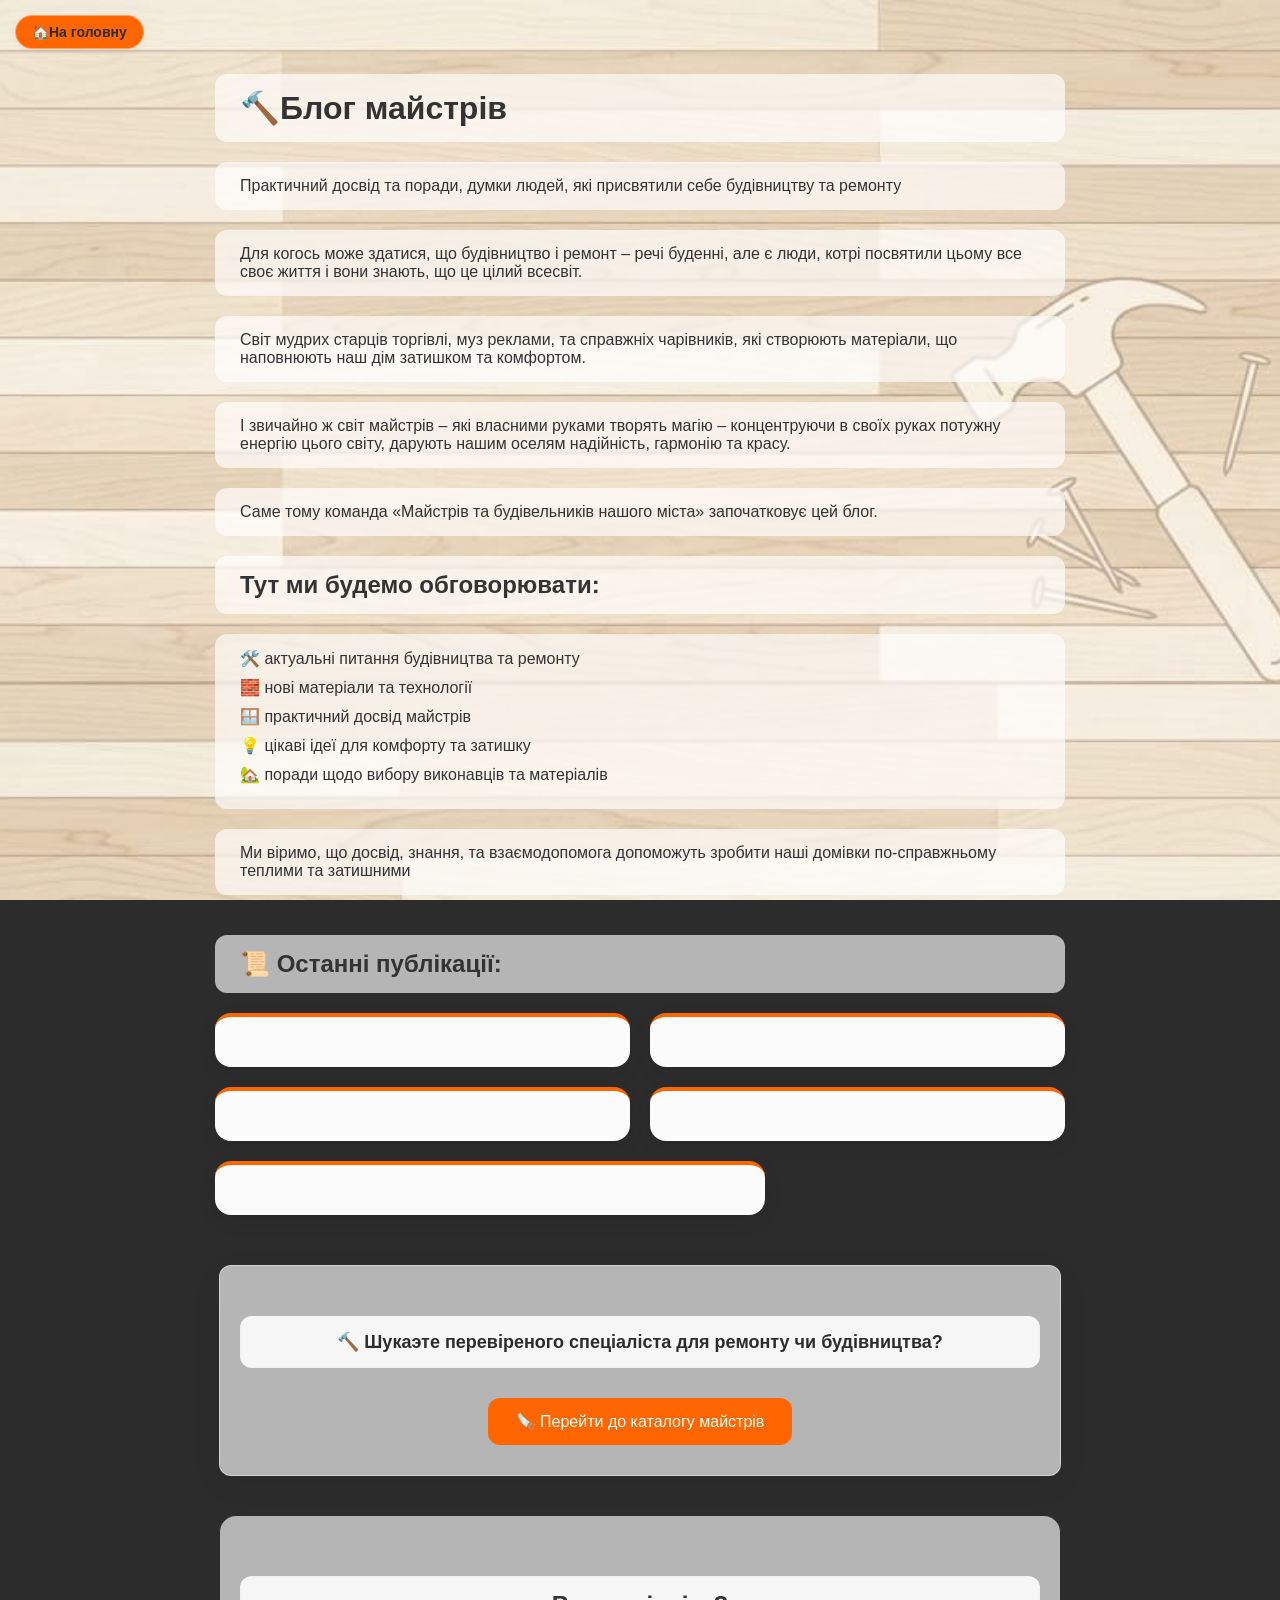
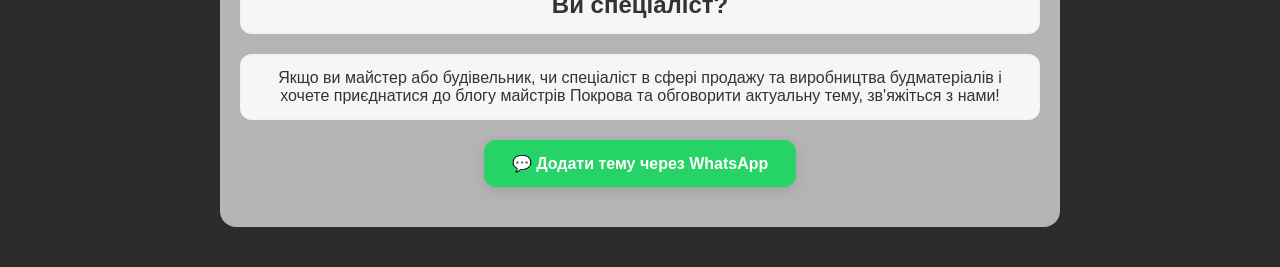
==== blog/index.html @ 2be9fae7 "Add files via upload" ====
<!DOCTYPE html>
<html lang="uk">
<head>
    <meta charset="UTF-8">
    <meta name="viewport" content="width=device-width, initial-scale=1.0">
    <title>Блог майстрів та будівельників Покрова</title>

    <link rel="stylesheet" href="blog.css">
    
</head>
    

    <body>

        <a href="../index.html" class="back-to-home-btn">🏠На головну</a>

        <h1>🔨Блог майстрів</h1>
            <p>Практичний досвід та поради, думки людей, які присвятили себе будівництву та ремонту</p>
            <p>Для когось може здатися, що будівництво і ремонт – речі буденні, але є люди, котрі посвятили цьому все своє життя і вони знають, що це цілий всесвіт.</p>
            <p>Cвіт мудрих старців торгівлі, муз реклами, та справжніх чарівників, які створюють матеріали, що наповнюють наш дім затишком та комфортом.</p>
            <p>І звичайно ж світ майстрів – які власними руками творять магію – концентруючи в своїх руках потужну енергію цього світу, дарують нашим оселям надійність, гармонію та красу.</p>
            <p> Саме тому команда «Майстрів та будівельників нашого міста» започатковує цей блог.</p>
        

        
        <h2>Тут ми будемо обговорювати:</h2>
        <ul>
            <li>🛠️ актуальні питання будівництва та ремонту</li>
            <li>🧱 нові матеріали та технології</li>
            <li>🪟 практичний досвід майстрів</li>
            <li>💡 цікаві ідеї для комфорту та затишку</li>
            <li>🏡 поради щодо вибору виконавців та матеріалів</li>
        </ul>
        <p>Ми віримо, що досвід, знання, та взаємодопомога допоможуть зробити наші домівки по-справжньому теплими та затишними</p>

            <!--БЛОК ЗІ СПИСКОМ СТАТЕЙ-->
        <section class="blog-articles-section">
            <h2>📜 Останні публікації:</h2>

            <div class="articles-grid">

                <!--картка першої статі-->
                <article class="article-card">
                    
                </article>



                <!--картка другої статі-->
                <article class="article-card">
                 
                </article>

                <!--картка другої статі-->
                <article class="article-card">
                    
                </article>


                <article class="article-card">
                    
                </article>


                <article class="article-card">
                    
                </article>


                <!--місце для інших статей-->

            </div>



        </section>

        <section class="blog-footer-cta">
            <p>🔨 Шукаэте перевіреного спеціаліста для ремонту чи будівництва?</p>
            <a href="../index.html" class="main-catalog-btn">🪚 Перейти до каталогу майстрів</a>
        </section>




        <section class="join-section">
            <h2>Ви спеціаліст?</h2>

            <p>
                Якщо ви майстер або будівельник, чи спеціаліст в сфері продажу та виробництва будматеріалів і хочете приєднатися до блогу майстрів Покрова та обговорити актуальну тему, зв'яжіться з нами!
            </p>

            <a href="https://wa.me/380957996024?text=Добрий%20день!%20Хочу%20приєднатися%20до%20блогу%20майстрів."
                class="join-section-btn whatsapp-btn">
                💬 Додати тему через WhatsApp
            </a>
        </section>

    </body>
    </html>
---- blog/blog.css ----
body {
        background-image: url("background-image1.jpeg");
        background-size: cover;/*розтягуємо картинку на весь екран*/
        background-position: center;/*центруємо картинку по вертикалі і горизонталі*/
        background-attachment: fixed;/*фіксуємо артинку на місці, щоб не рухався зі скроломк*/
        background-color: #2c2c2c;/*фон бекграунду поки завантажується картинка*/
        margin: 0;/*занулюємо стандартні відступик*/
        padding: 0;/*занулюємо стандартні відступик*/

        font-family: Arial, sans-serif;
        color: #333;
    }

    .back-link {
        display: inline-block;
        margin: 20px;
        color: #ff6600;
        text-decoration: none;
        font-weight: bold;
    }

    .back-link:hover {
        text-decoration: underline;
    }

    h1, h2, p, ul {
      
        max-width: 800px;
        margin: 20px auto;
        padding: 15px 25px;
        border-radius: 12px;

        background-color: rgba(255,255,255,0.65);
        backdrop-filter: blur(1px);
    } 

    ul {
        list-style-type: none;
        text-align: left;
    }

    ul li {
        margin-bottom: 10px;
        font-size: 16px;
    }

    .blog-articles-section {
        background: none;
        box-shadow: none;
        max-width: 850px;
        margin: 40px auto;
        padding: 0 20px;
    }

    .articles-grid {
        display: flex;
        flex-wrap: wrap;
        align-items: stretch;/*вирівнює картки по висоті*/
        gap: 20px;/*відстань між картками*/
    }

    .article-card {
        background-color: rgba(255,255,255,0.98);
        padding: 25px;
        border-radius: 16px;
        text-align: left;
        box-shadow: 0 6px 18px rgba(0, 0, 0, 0.08);
        max-width: 500px;
        border-top: 4px solid #ff6600;

        display: flex;
        flex-direction: column;
        
        flex: 1 1 280px;
    }

    .article-badge {
        background-color: #fcece2;
        color: #ff6600;
        padding: 5px 10px;
        display: inline-block;
        border-radius: 6px;
        font-size: 12px;
        font-weight: bold;
        margin-bottom: 15px;
    }

    .article-card h3 {
        margin: 0 0 12px 0;
        font-size: 20px;
        color: #222;
        line-height: 1.4;

        
    }

    .article-card p {
        background: none;
        padding: 0;
        box-shadow: none;
        font-size: 15px;
        color: #555;
        line-height: 1.6;
        margin-bottom: 20px;/*щоб текст не липнув до стінок кнопки*/
        flex-grow: 1;

    }

    .read-article-btn {
        display: inline-block;
        color: #ff6600;
        text-decoration: none;
        font-weight: bold;
        transition: transform 0.2s;
    }

    .read-article-btn:hover {
        transform: translateX(5px);
    }






  

    .join-section {
        background-color: rgba(255,255,255,0.65);
        backdrop-filter: blur(1px);
        max-width: 800px;
        margin: 40px auto;
        text-align: center;
        padding: 40px 20px;
        border-radius: 16px;
    }


    /*кнопка додати тему*/
    .join-section-btn {
        
        display: inline-block;
        padding: 14px 28px;
        background-color: #25d366;
        color: white;
        font-weight: bold;
        font-size: 16px;
        text-decoration: none;/*--- прибираєма стандартне підкреслення посилання ---*/
        border-radius: 12px;
        box-shadow: 0 4px 15px rgba(102, 116, 107, 0.3);/*--- тінь кнопки ---*/
        transition: all 0.2s ease;
    }

    .join-section-btn:hover {
        background-color: #20ba5a;
        transform: translateY(-2px);
        box-shadow: 0 6px 20px rgba(48, 53, 49, 0.4);/*--- тінь стає глибшою ---*/
    }

        /*--- ефект при кліку ---*/
    .join-section-btn:active {
        transform: translateY(-2px);        
    }


    /*блок кнопки повернення до головної сторінки*/
    .blog-footer-cta {
        text-align: center;
        margin: 50px auto 30px auto;
        padding: 30px 20px;
        background-color: rgba(255,255,255,0.65);
        backdrop-filter: blur(1px);
        border-radius: 12px;
        max-width: 800px; 
        box-shadow: 0 8px 32px rgba(0, 0, 0, 0.05);
        border: 1px solid rgba(255,255,255,0.4);
    }

    .blog-footer-cta p {
        font-size: 18px;
        font-weight: bold;
        color: #2c2c2c;
        margin-bottom: 20px;
    }

    /*кнопка повернення на головну сторінку*/
    .main-catalog-btn {
        display: inline-block;
        margin-top: 10px;
        padding: 14px 28px;
        border-radius: 12px;
        background: #ff6600;
        color: white;
        text-decoration: none;
        transition: 0.3s;
    }
    .main-catalog-btn:hover {
        background: #e65c00;
        transform: translateY(-2px);
    }

    /*верхня кнопка - НА ГОЛОВНУ*/
    .back-to-home-btn {
        display: inline-block;
        margin: 15px 0 5px 15px;
        padding: 8px 16px;
        background-color: #ff6600;
        backdrop-filter: blur(4px);
        border: 1px solid rgba(255, 255, 255, 0.4);
        border-radius: 20px;
        color: #2c2c2c;
        text-decoration: none;
        font-size: 14px;
        font-weight: bold;
        box-shadow: 0 2px 8px rgba(0, 0, 0, 0.05);
        transition: all 0.2s ease;

    }

    .back-to-home-btn:hover {
        background-color: #e65c00;
        color: #fff;
        box-shadow: 0 4px 12px rgba(255, 102, 0, 0.2);
        transform: translateY(-2px);
    }
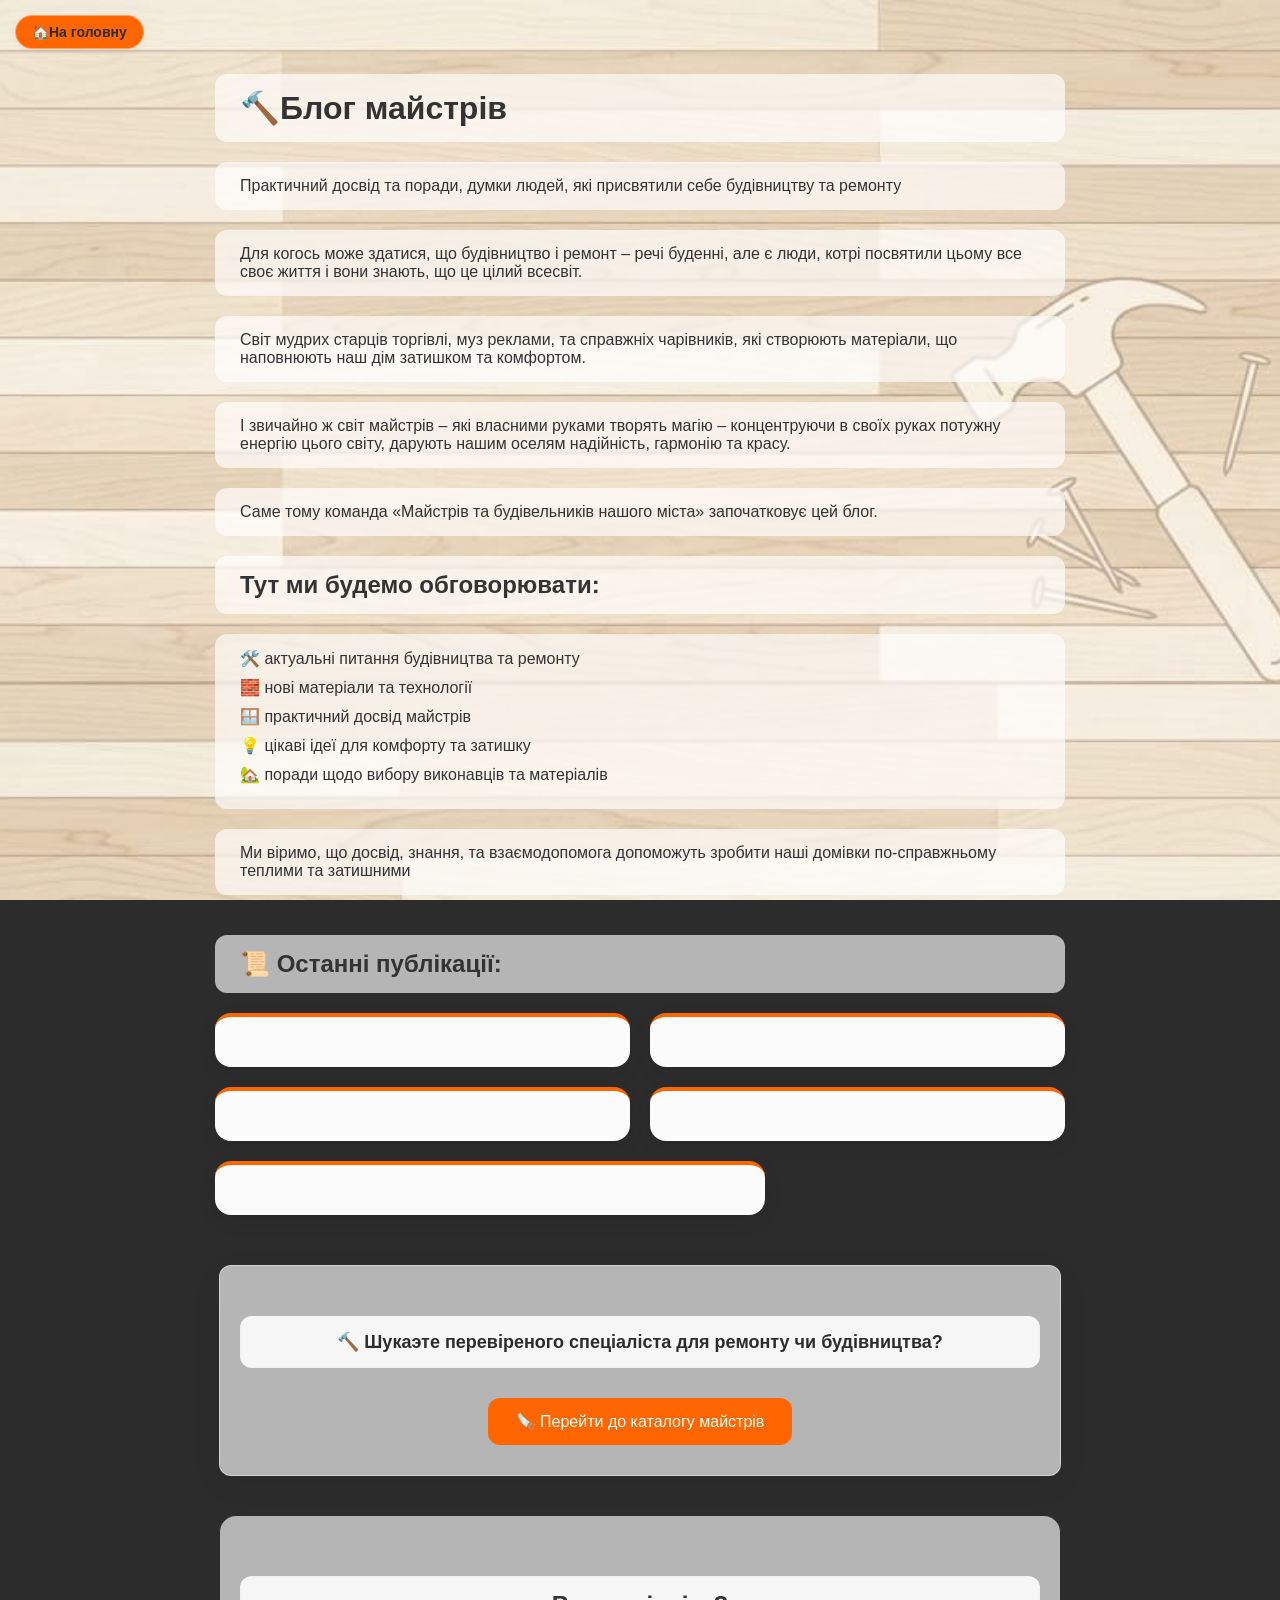
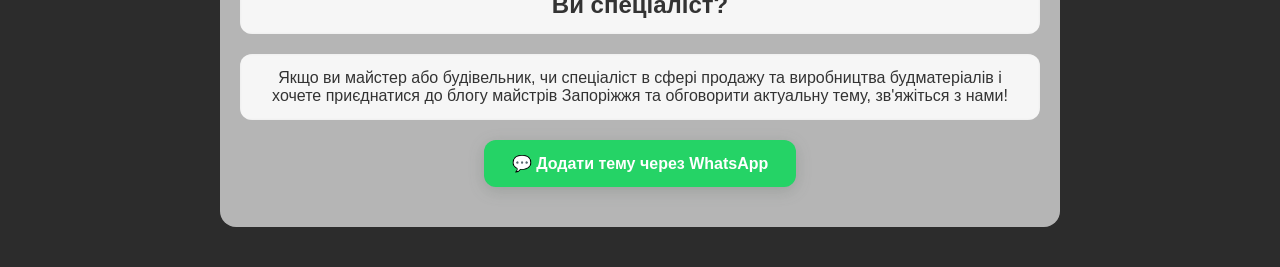
==== commit 99f4b19b: "Fix HTML encoding issues in index.html" ====
--- a/blog/index.html
+++ b/blog/index.html
@@ -87,7 +87,7 @@
             <h2>Ви спеціаліст?</h2>
 
             <p>
-                Якщо ви майстер або будівельник, чи спеціаліст в сфері продажу та виробництва будматеріалів і хочете приєднатися до блогу майстрів Покрова та обговорити актуальну тему, зв'яжіться з нами!
+                Якщо ви майстер або будівельник, чи спеціаліст в сфері продажу та виробництва будматеріалів і хочете приєднатися до блогу майстрів Запоріжжя та обговорити актуальну тему, зв'яжіться з нами!
             </p>
 
             <a href="https://wa.me/380957996024?text=Добрий%20день!%20Хочу%20приєднатися%20до%20блогу%20майстрів."
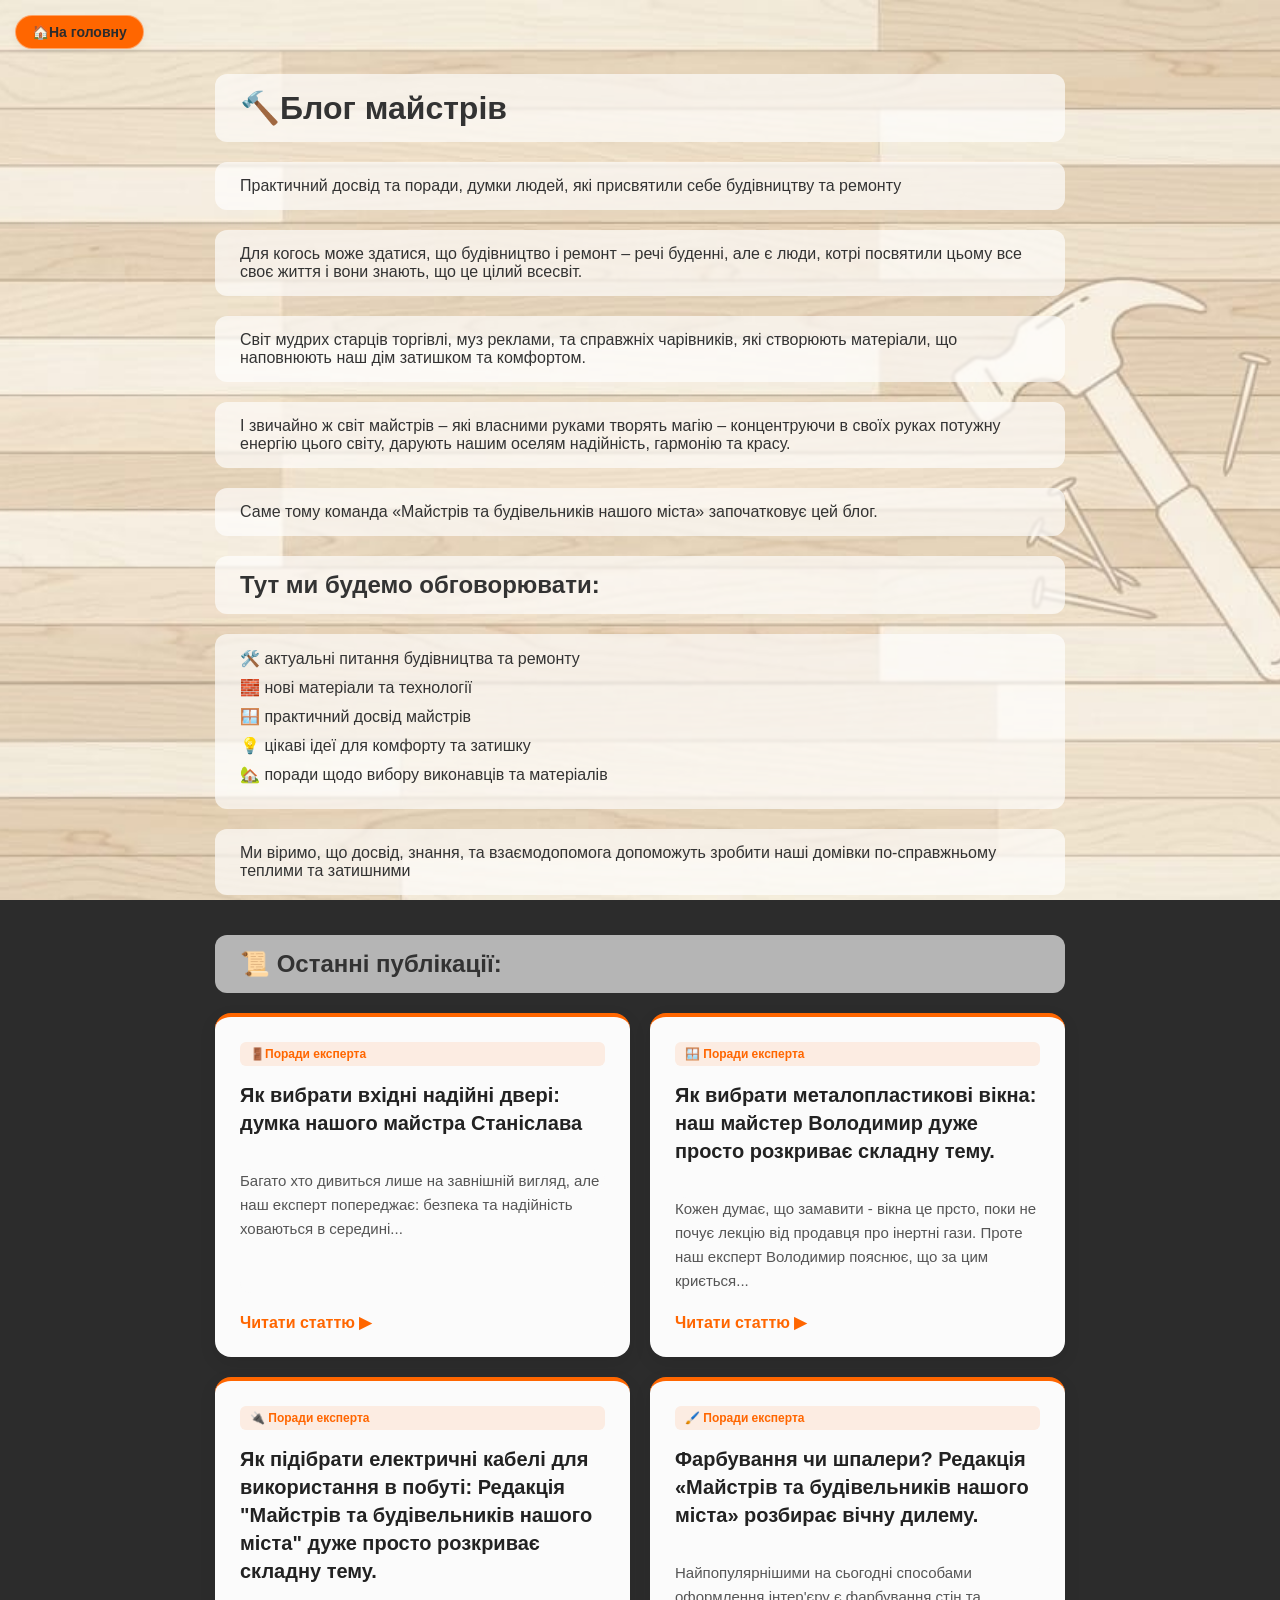
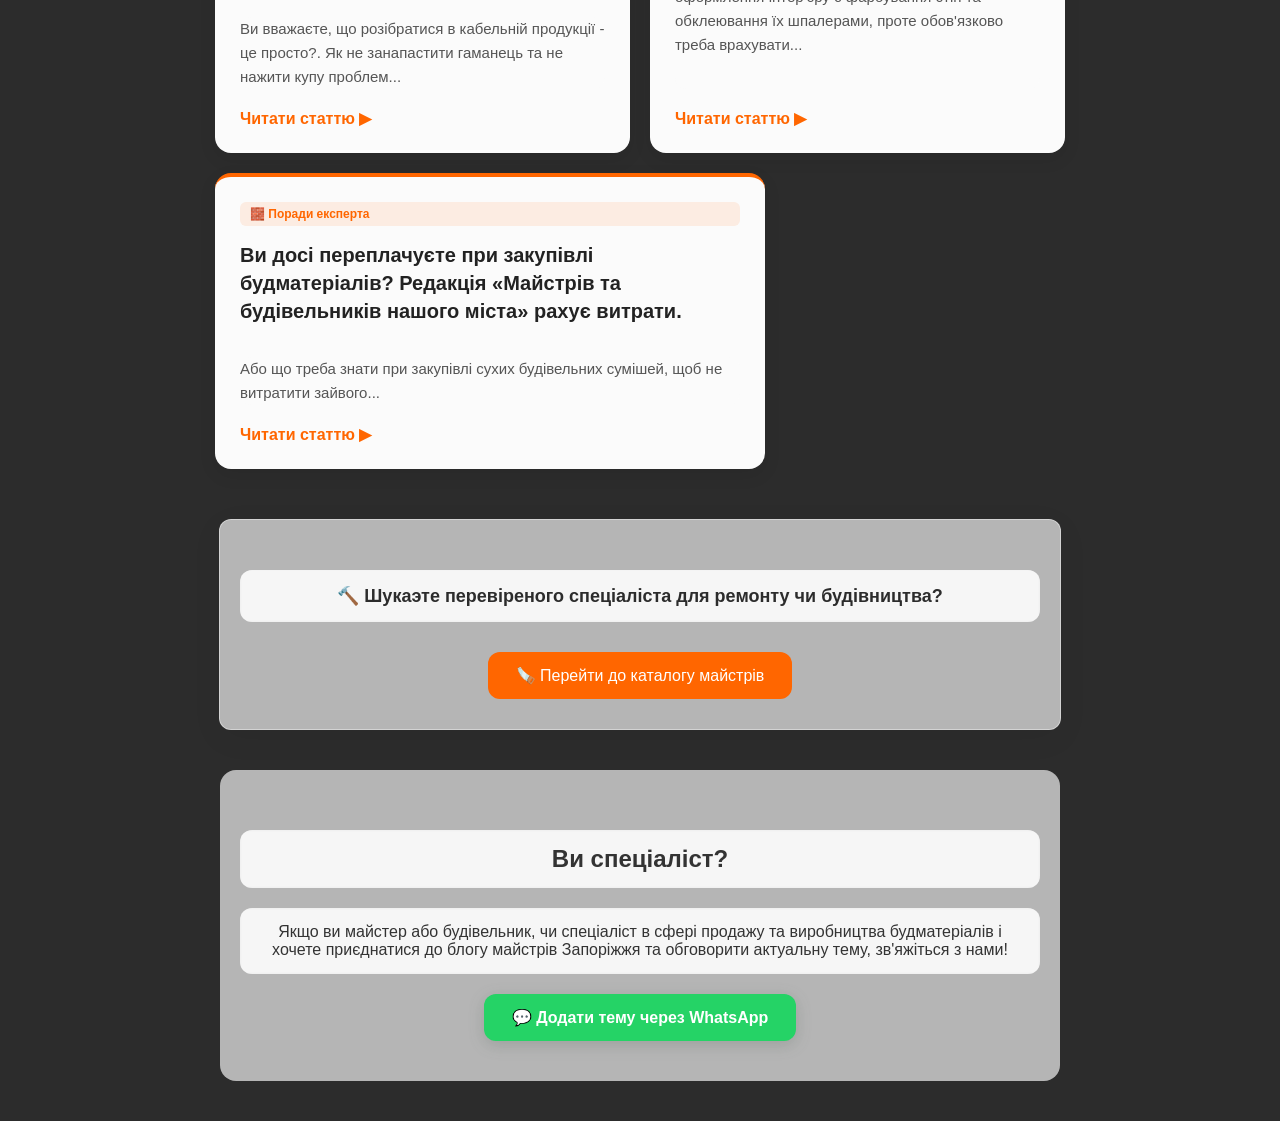
==== commit a70f5e34: "Update index.html" ====
--- a/blog/index.html
+++ b/blog/index.html
@@ -41,29 +41,49 @@
 
                 <!--картка першої статі-->
                 <article class="article-card">
-                    
+                    <div class="article-badge">🚪Поради експерта</div>
+                        <h3>Як вибрати вхідні надійні двері: думка нашого майстра Станіслава</h3>
+                        <p>Багато хто дивиться лише на завнішній вигляд, але наш експерт попереджає: безпека та надійність ховаються в середині...</p>
+                        
+                        <a href="https://pavlenkoyurij-sudo.github.io/Our-specialists/blog/yak-vybraty-dveri.html" class="read-article-btn">Читати статтю ▶</a>
                 </article>
 
 
 
                 <!--картка другої статі-->
                 <article class="article-card">
-                 
+                    <div class="article-badge">🪟 Поради експерта</div>
+                        <h3>Як вибрати металопластикові вікна: наш майстер Володимир дуже просто розкриває складну тему.</h3>
+                        <p>Кожен думає, що замавити - вікна це прсто, поки не почує лекцію від продавця про інертні гази. Проте наш експерт Володимир пояснює, що за цим криється...</p>
+                        
+                        <a href="https://pavlenkoyurij-sudo.github.io/Our-specialists/blog/yak-vybraty-vikna.html" class="read-article-btn">Читати статтю ▶</a>
                 </article>
 
                 <!--картка другої статі-->
                 <article class="article-card">
-                    
+                    <div class="article-badge">🔌 Поради експерта</div>
+                        <h3>Як підібрати електричні кабелі для використання в побуті: Редакція "Майстрів та будівельників нашого міста" дуже просто розкриває складну тему.</h3>
+                        <p>Ви вважаєте, що розібратися в кабельній продукції - це просто?. Як не занапастити гаманець та не нажити купу проблем...</p>
+                        
+                        <a href="https://pavlenkoyurij-sudo.github.io/Our-specialists/blog/yak-vybraty-cable.html" class="read-article-btn">Читати статтю ▶</a>
                 </article>
 
 
                 <article class="article-card">
-                    
+                    <div class="article-badge">🖌️ Поради експерта</div>
+                        <h3>Фарбування чи шпалери? Редакція «Майстрів та будівельників нашого міста» розбирає вічну дилему.</h3>
+                        <p>Найпопулярнішими на сьогодні способами оформлення інтер'єру є фарбування стін та обклеювання їх шпалерами, проте обов'язково треба врахувати...</p>
+                        
+                        <a href="https://pavlenkoyurij-sudo.github.io/Our-specialists/blog/yak-paint-wallpaper.html" class="read-article-btn">Читати статтю ▶</a>
                 </article>
 
 
                 <article class="article-card">
+                    <div class="article-badge">🧱 Поради експерта</div>
+                    <h3>Ви досі переплачуєте при закупівлі будматеріалів? Редакція «Майстрів та будівельників нашого міста» рахує витрати.</h3>
+                    <p>Або що треба знати при закупівлі сухих будівельних сумішей, щоб не витратити зайвого...</p>
                     
+                    <a href="https://pavlenkoyurij-sudo.github.io/Our-specialists/blog/yak-vybraty-sumishi.html" class="read-article-btn">Читати статтю ▶</a>
                 </article>
 
 
